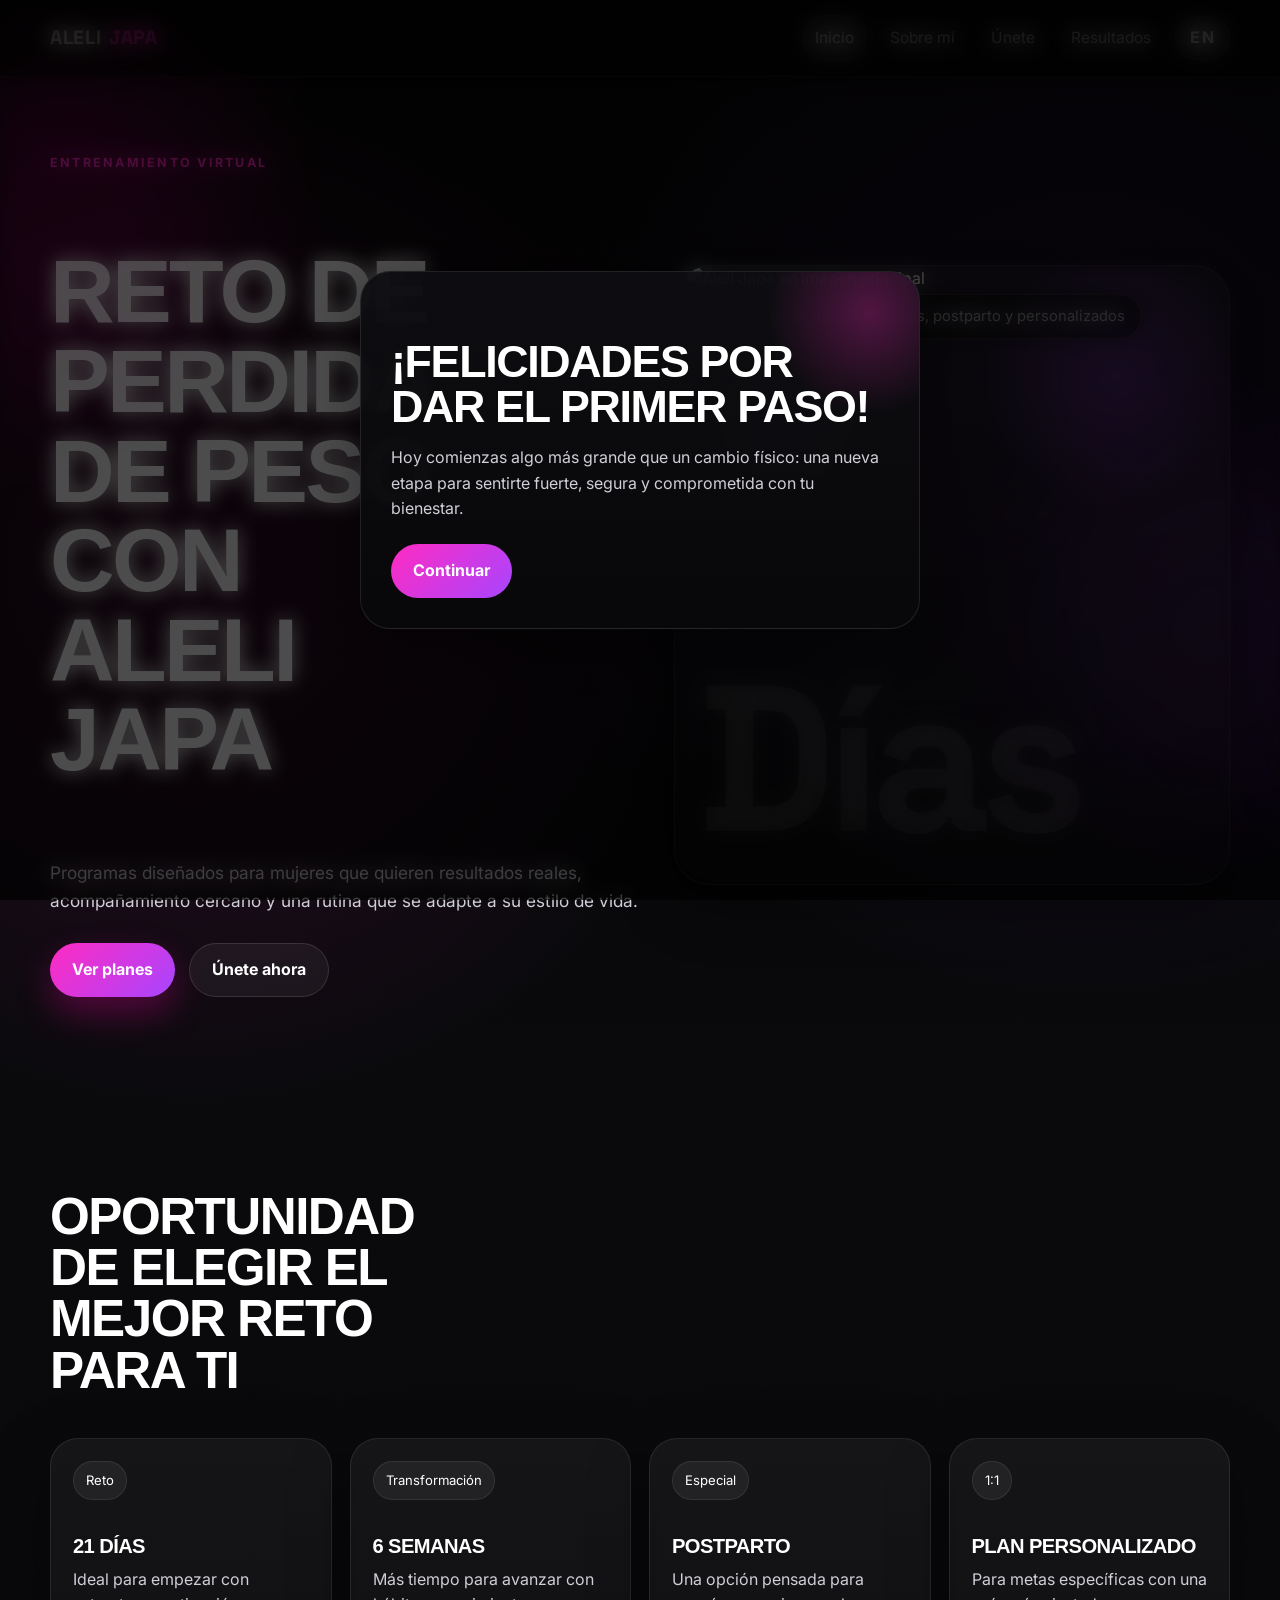
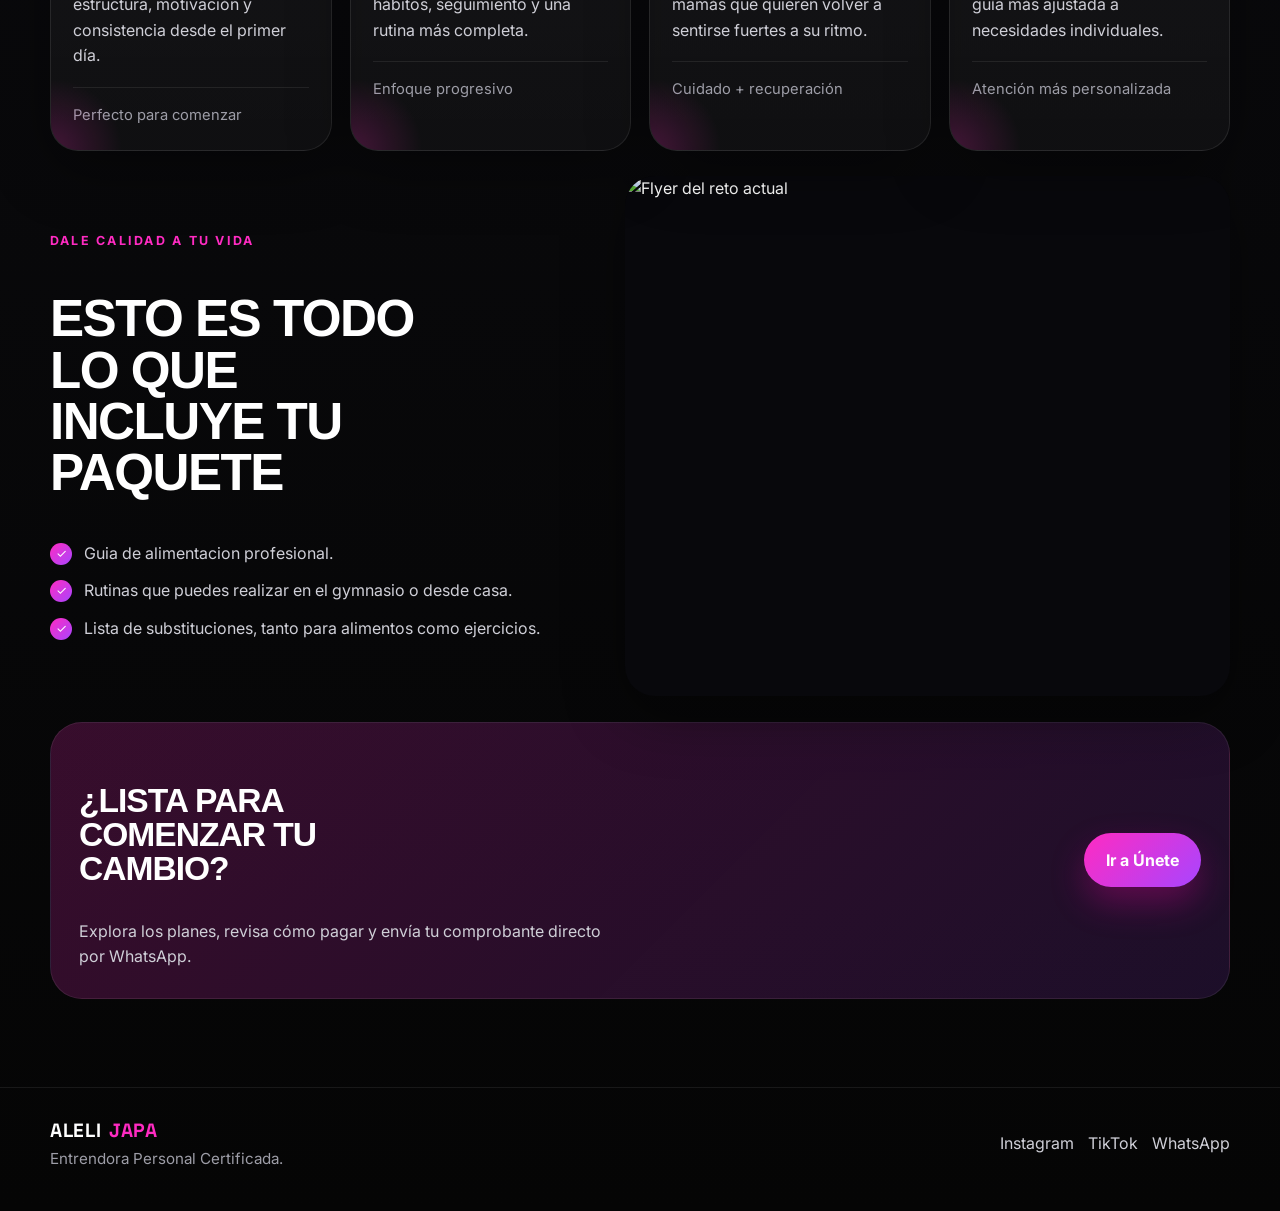
==== index.html @ a4855eb9 "Add files via upload" ====
<!DOCTYPE html>
<html lang="es">
<head>
  <meta charset="UTF-8" />
  <meta name="viewport" content="width=device-width, initial-scale=1.0" />
  <title>Aleli Japa | Programas de entrenamiento</title>
  <meta name="description" content="Programas de entrenamiento online con Aleli Japa. Retos de 21 días, 6 semanas, postparto y plan personalizado." />
  <link rel="preconnect" href="https://fonts.googleapis.com">
  <link rel="preconnect" href="https://fonts.gstatic.com" crossorigin>
  <link href="https://fonts.googleapis.com/css2?family=Inter:wght@400;500;600;700;800&family=Space+Grotesk:wght@500;700&display=swap" rel="stylesheet">
  <link rel="stylesheet" href="styles.css" />
</head>
<body data-page="home">
  <div class="site-shell">
    <div class="popup hidden" id="entryPopup">
      <div class="popup-card">
        <h2 data-i18n="popupTitle">¡Felicidades por dar el primer paso!</h2>
        <p data-i18n="popupText">Hoy comienzas algo más grande que un cambio físico: una nueva etapa para sentirte fuerte, segura y comprometida con tu bienestar.</p>
        <button class="popup-btn" id="popupClose" data-i18n="popupButton">Continuar</button>
      </div>
    </div>

    <div class="mobile-overlay hidden" id="mobileOverlay"></div>

    <header class="site-header">
      <div class="container nav-wrap">
        <a href="index.html" class="logo"><span class="logo-main">ALELI</span><span class="logo-accent">JAPA</span></a>
        <button class="menu-btn" id="menuBtn" aria-label="Abrir menú">☰</button>
        <nav class="nav" id="mainNav">
          <div class="nav-top">
            
            <button class="close-menu" id="closeMenu" aria-label="Cerrar menú">✕</button>
          </div>
          <div class="nav-links">
            <a class="nav-link" data-page="home" href="index.html" data-i18n="navHome">Inicio</a>
            <a class="nav-link" data-page="about" href="about.html" data-i18n="navAbout">Sobre mí</a>
            <a class="nav-link" data-page="join" href="unete.html" data-i18n="navJoin">Únete</a>
            <a class="nav-link" data-page="results" href="resultados.html" data-i18n="navResults">Resultados</a>
          </div>
          <div class="nav-actions">
            <button class="lang-toggle" aria-label="Cambiar idioma">EN</button>
          </div>
        </nav>
      </div>
    </header>

    <main>
      <section class="hero section">
        <div class="container hero-grid">
          <div class="hero-copy">
            <div class="eyebrow" data-i18n="heroEyebrow">Entrenamiento virtual</div>
            <h1 class="hero-title"><span data-i18n="heroTitle1">Reto de perdida de peso con Aleli Japa</span></h1>
            <p class="hero-text" data-i18n="heroText">Programas diseñados para personas que quieren resultados reales, acompañamiento cercano y una rutina que se adapte a su estilo de vida.</p>
            <div class="hero-actions">
              <a class="primary-btn" href="#planes" data-i18n="heroPrimary">Ver planes</a>
              <a class="secondary-btn" href="unete.html" data-i18n="heroSecondary">Únete ahora</a>
            </div>
          </div>
          <div class="hero-art">
            <div class="hero-badge" data-i18n="heroBadge">Planes de 21 días, 6 semanas, postparto y personalizados</div>
            <div class="hero-number">Días</div>
            <img class="hero-model" src="assets/alelijapa3.png" alt="Aleli Japa en imagen principal" />
          </div>
        </div>
      </section>

      <section class="section" id="planes">
        <div class="container">
          <h2 class="section-title" data-i18n="aboutTeaserTitle1">Oportunidad de elegir el mejor reto para ti</h2>
          <div class="plan-grid">
            <article class="plan-card"><span class="plan-tag" data-i18n="plan1Tag">Reto</span><h3 data-i18n="plan1Title">21 días</h3><p data-i18n="plan1Text">Ideal para empezar con estructura, motivación y consistencia desde el primer día.</p><div class="plan-meta" data-i18n="plan1Meta">Perfecto para comenzar</div></article>
            <article class="plan-card"><span class="plan-tag" data-i18n="plan2Tag">Transformación</span><h3 data-i18n="plan2Title">6 semanas</h3><p data-i18n="plan2Text">Más tiempo para avanzar con hábitos, seguimiento y una rutina más completa.</p><div class="plan-meta" data-i18n="plan2Meta">Enfoque progresivo</div></article>
            <article class="plan-card"><span class="plan-tag" data-i18n="plan3Tag">Especial</span><h3 data-i18n="plan3Title">Postparto</h3><p data-i18n="plan3Text">Una opción pensada para mamás que quieren volver a sentirse fuertes a su ritmo.</p><div class="plan-meta" data-i18n="plan3Meta">Cuidado + recuperación</div></article>
            <article class="plan-card"><span class="plan-tag" data-i18n="plan4Tag">1:1</span><h3 data-i18n="plan4Title">Plan personalizado</h3><p data-i18n="plan4Text">Para metas específicas con una guía más ajustada a necesidades individuales.</p><div class="plan-meta" data-i18n="plan4Meta">Atención más personalizada</div></article>
          </div>
        </div>
        <br>
        <div class="container split-grid">
          <div>
            <div class="eyebrow" data-i18n="aboutTeaserEyebrow">Dale calidad a tu vida</div>
            <h2 class="section-title" data-i18n="aboutTeaserTitle">Esto es todo lo que incluye tu paquete</h2>
            <ul class="check-list">
              <li><span class="dot">✓</span><span data-i18n="aboutTeaserBullet1">Guia de alimentacion profesional.</span></li>
              <li><span class="dot">✓</span><span data-i18n="aboutTeaserBullet2">Rutinas que puedes realizar en el gymnasio o desde casa.</span></li>
              <li><span class="dot">✓</span><span data-i18n="aboutTeaserBullet3">Lista de substituciones, tanto para alimentos como ejercicios.</span></li>
            </ul>
            </div>
          <div class="flyer-preview">
            <img src="assets/reto.jpeg" alt="Flyer del reto actual" />
          </div>
        </div>
        <br>
        <div class="container">
          <div class="cta-strip">
            <div>
              <h3 data-i18n="ctaTitle">¿Lista para comenzar tu cambio?</h3>
              <p data-i18n="ctaText">Explora los planes, revisa cómo pagar y envía tu comprobante directo por WhatsApp.</p>
            </div>
            <a class="primary-btn" href="unete.html" data-i18n="ctaButton">Ir a Únete</a>
          </div>
        </div>
      </section>
    </main>

    <footer class="site-footer">
      <div class="container footer-wrap">
        <div>
          <a href="index.html" class="logo"><span class="logo-main">ALELI</span><span class="logo-accent">JAPA</span></a>
          <div class="footer-copy" data-i18n="footerCopy">Entrendora Personal Certificada.</div>
        </div>
        <div class="footer-links">
          <a href="https://www.instagram.com/aleli_japa?igsh=MzVoYW9jbWE4cDA0" target="_blank" rel="noopener">Instagram</a>
          <a href="https://www.tiktok.com/@aleli.japa?_r=1&_t=ZT-954RflXUhQM" target="_blank" rel="noopener">TikTok</a>
          <a href="https://wa.me/18492075776" target="_blank" rel="noopener">WhatsApp</a>
        </div>
      </div>
    </footer>
  </div>
  <script src="script.js"></script>
</body>
</html>
---- styles.css ----
:root {
  --bg: #060606;
  --bg-soft: #111114;
  --panel: rgba(255,255,255,0.06);
  --panel-strong: rgba(255,255,255,0.1);
  --border: rgba(255,255,255,0.12);
  --text: #ffffff;
  --muted: #cfcfd7;
  --muted-2: #9d9da7;
  --pink: #ff2bc2;
  --pink-strong: #ff00ae;
  --pink-soft: rgba(255, 43, 194, 0.16);
  --purple: #a845ff;
  --shadow: 0 18px 60px rgba(0,0,0,0.38);
  --radius-lg: 28px;
  --radius-md: 20px;
  --radius-sm: 14px;
  --container: min(1180px, calc(100% - 32px));
}

* { box-sizing: border-box; }
html { scroll-behavior: smooth; }
body {
  margin: 0;
  font-family: 'Inter', system-ui, -apple-system, BlinkMacSystemFont, 'Segoe UI', sans-serif;
  background:
    radial-gradient(circle at 15% 20%, rgba(255, 43, 194, 0.15), transparent 22%),
    radial-gradient(circle at 85% 15%, rgba(168, 69, 255, 0.14), transparent 22%),
    linear-gradient(180deg, #070707 0%, #0a0a0d 45%, #050505 100%);
  color: var(--text);
  min-height: 100vh;
  line-height: 1.6;
}
body.menu-open,
body.popup-open { overflow: hidden; }
a { color: inherit; text-decoration: none; }
img { max-width: 100%; display: block; }
button { font: inherit; }
.container { width: var(--container); margin: 0 auto; }
.section { padding: 88px 0; position: relative; }
.eyebrow {
  color: var(--pink);
  text-transform: uppercase;
  letter-spacing: .18em;
  font-size: .78rem;
  font-weight: 700;
  margin-bottom: 12px;
}
.section-title, .hero-title, h1, h2, h3 {
  font-family: Arial, Helvetica, sans-serif;
  font-weight: 600;
  line-height: 1.0;
  letter-spacing: -0.03em;
  text-transform: uppercase;
}
.section-title {
  font-size: clamp(2rem, 4vw, 3.5rem);
  max-width: 14ch;
}
.section-copy {
  color: var(--muted);
  font-size: 1.04rem;
  max-width: 62ch;
  margin-top: 16px;
}
.site-shell {
  position: relative;
  isolation: isolate;
  overflow: clip;
}
.site-shell::before,
.site-shell::after {
  content: '';
  position: fixed;
  inset: auto;
  width: 360px;
  height: 360px;
  border-radius: 50%;
  filter: blur(70px);
  z-index: -1;
  opacity: .55;
  pointer-events: none;
}
.site-shell::before {
  background: rgba(255, 0, 174, .25);
  top: 5%;
  left: -120px;
}
.site-shell::after {
  background: rgba(168, 69, 255, .22);
  right: -120px;
  bottom: 10%;
}

.site-header {
  position: sticky;
  top: 0;
  z-index: 80;
  backdrop-filter: blur(16px);
  background: rgba(6, 6, 7, 0.68);
  border-bottom: 1px solid rgba(255,255,255,0.07);
}
.nav-wrap {
  min-height: 76px;
  display: flex;
  align-items: center;
  justify-content: space-between;
  gap: 18px;
}
.logo {
  display: inline-flex;
  align-items: baseline;
  gap: 8px;
  font-family: 'Space Grotesk', sans-serif;
  font-weight: 700;
  letter-spacing: .04em;
}
.logo-main { font-size: 1.2rem; }
.logo-accent { color: var(--pink); font-size: 1.2rem; }
.nav {
  display: flex;
  align-items: center;
  gap: 10px;
}
.nav-links {
  display: flex;
  align-items: center;
  gap: 8px;
}
.nav-link {
  color: var(--muted);
  padding: 12px 14px;
  border-radius: 999px;
  transition: .25s ease;
  font-size: .97rem;
}
.nav-link:hover,
.nav-link.active {
  color: #fff;
  background: rgba(255,255,255,0.06);
}
.nav-actions {
  display: flex;
  align-items: center;
  gap: 10px;
}
.lang-toggle,
.menu-btn,
.close-menu,
.primary-btn,
.secondary-btn,
.popup-btn,
.icon-link,
.filter-chip {
  border: 0;
  cursor: pointer;
  transition: transform .25s ease, box-shadow .25s ease, background .25s ease, color .25s ease, border-color .25s ease;
}
.lang-toggle,
.menu-btn,
.close-menu {
  color: #fff;
  background: rgba(255,255,255,.06);
  border: 1px solid rgba(255,255,255,.08);
}
.lang-toggle {
  height: 44px;
  padding: 0 14px;
  border-radius: 999px;
  font-weight: 700;
  letter-spacing: .08em;
}
.menu-btn {
  width: 44px;
  height: 44px;
  border-radius: 14px;
  display: none;
  align-items: center;
  justify-content: center;
  font-size: 1.3rem;
}
.close-menu {
  width: 44px;
  height: 44px;
  border-radius: 14px;
  display: none;
  align-items: center;
  justify-content: center;
  font-size: 1.2rem;
}
.primary-btn,
.secondary-btn,
.popup-btn {
  display: inline-flex;
  align-items: center;
  justify-content: center;
  gap: 10px;
  min-height: 54px;
  padding: 0 22px;
  border-radius: 999px;
  font-weight: 700;
}
.primary-btn {
  background: linear-gradient(135deg, var(--pink) 0%, var(--purple) 100%);
  color: #fff;
  box-shadow: 0 16px 35px rgba(255, 0, 174, 0.28);
}
.primary-btn:hover,
.secondary-btn:hover,
.popup-btn:hover,
.icon-link:hover,
.filter-chip:hover {
  transform: translateY(-2px);
}
.secondary-btn {
  background: rgba(255,255,255,0.05);
  border: 1px solid rgba(255,255,255,0.12);
  color: #fff;
}
.hero {
  padding: 40px 0 28px;
}
.hero-grid {
  display: grid;
  grid-template-columns: 1.03fr .97fr;
  align-items: center;
  gap: 34px;
}
.hero-copy {
  padding: 36px 0;
}
.hero-title {
  font-size: clamp(2.8rem, 7vw, 5.6rem);
  max-width: 9ch;
}
.hero-title span { color: var(--white); }
.hero-text {
  color: var(--muted);
  font-size: 1.08rem;
  max-width: 58ch;
  margin: 22px 0 28px;
}
.hero-actions,
.inline-actions {
  display: flex;
  flex-wrap: wrap;
  gap: 14px;
}
.stat-grid {
  display: grid;
  grid-template-columns: repeat(3, minmax(0, 1fr));
  gap: 14px;
  margin-top: 28px;
}
.stat-card {
  padding: 18px;
  border-radius: var(--radius-md);
  background: rgba(255,255,255,0.04);
  border: 1px solid rgba(255,255,255,0.08);
}
.stat-value {
  font-family: 'Space Grotesk', sans-serif;
  font-size: 1.8rem;
  color: #fff;
  font-weight: 700;
}
.stat-label {
  margin-top: 6px;
  color: var(--muted-2);
  font-size: .93rem;
}
.hero-art {
  position: relative;
  min-height: 620px;
  border-radius: 36px;
  overflow: hidden;
  background: linear-gradient(180deg, rgba(255,255,255,.04), rgba(255,255,255,.02));
  border: 1px solid rgba(255,255,255,.08);
  box-shadow: var(--shadow);
}
.hero-art::before {
  content: '';
  position: absolute;
  inset: 0;
  background:
    radial-gradient(circle at 20% 25%, rgba(255, 43, 194, 0.22), transparent 22%),
    radial-gradient(circle at 80% 18%, rgba(168, 69, 255, 0.18), transparent 20%),
    linear-gradient(180deg, rgba(0,0,0,.08), rgba(0,0,0,.22));
}
.hero-number {
  position: absolute;
  left: 4%;
  bottom: 5%;
  font-family: 'Space Grotesk', sans-serif;
  font-size: clamp(7rem, 18vw, 13rem);
  line-height: .9;
  color: rgba(255,255,255,.08);
  font-weight: 700;
  letter-spacing: -.05em;
}
.hero-model {
  position: absolute;
  right: -2%;
  bottom: 0;
  width: min(100%, 720px);
  height: 100%;
  object-fit: contain;
  object-position: center bottom;
  mix-blend-mode: screen;
}
.hero-badge {
  position: absolute;
  left: 28px;
  top: 28px;
  padding: 10px 16px;
  border-radius: 999px;
  background: rgba(0,0,0,.45);
  border: 1px solid rgba(255,255,255,.12);
  color: #fff;
  font-size: .92rem;
}
.hero-card {
  position: absolute;
  right: 26px;
  bottom: 26px;
  max-width: 290px;
  padding: 20px;
  background: rgba(9,9,11,.76);
  border: 1px solid rgba(255,255,255,.1);
  backdrop-filter: blur(14px);
  border-radius: 22px;
}
.hero-card h3 { font-size: 1.15rem; margin-bottom: 10px; }
.hero-card p { margin: 0; color: var(--muted); font-size: .95rem; }

.cards-grid {
  display: grid;
  grid-template-columns: repeat(4, minmax(0, 1fr));
  gap: 18px;
  margin-top: 34px;
}
.info-card,
.plan-card,
.review-card,
.bio-card,
.gallery-card,
.payment-card,
.contact-card,
.flyer-card {
  background: linear-gradient(180deg, rgba(255,255,255,.05), rgba(255,255,255,.03));
  border: 1px solid rgba(255,255,255,.09);
  border-radius: var(--radius-lg);
  padding: 22px;
  box-shadow: var(--shadow);
}
.info-card h3,
.plan-card h3,
.review-card h3,
.bio-card h3,
.payment-card h3,
.contact-card h3,
.flyer-card h3 { font-size: 1.26rem; margin-bottom: 10px; }
.info-card p,
.plan-card p,
.review-card p,
.bio-card p,
.payment-card p,
.contact-card p,
.flyer-card p,
.gallery-caption { color: var(--muted); margin: 0; }
.card-icon {
  width: 48px;
  height: 48px;
  display: grid;
  place-items: center;
  border-radius: 16px;
  background: linear-gradient(135deg, rgba(255, 43, 194, .22), rgba(168, 69, 255, .22));
  border: 1px solid rgba(255,255,255,.1);
  font-size: 1.15rem;
  margin-bottom: 16px;
}

.split-grid {
  display: grid;
  grid-template-columns: .95fr 1.05fr;
  gap: 28px;
  align-items: center;
}
.image-stack {
  position: relative;
  min-height: 620px;
}
.image-stack .main-photo,
.image-stack .accent-photo,
.image-stack .mini-photo,
.about-before,
.about-portrait,
.about-secondary,
.join-visual img,
.results-feature img,
.flyer-preview img {
  border-radius: 30px;
  object-fit: cover;
  box-shadow: var(--shadow);
}
.image-stack .main-photo {
  width: 72%;
  height: 560px;
  margin-left: auto;
}
.image-stack .accent-photo {
  position: absolute;
  left: 0;
  bottom: 0;
  width: 48%;
  height: 270px;
}
.image-stack .mini-photo {
  position: absolute;
  left: 18%;
  top: 0;
  width: 34%;
  height: 220px;
}
.glass-note {
  margin-top: 20px;
  padding: 18px 20px;
  border-radius: 20px;
  background: rgba(255,255,255,.04);
  border: 1px solid rgba(255,255,255,.08);
  color: var(--muted);
}
.check-list {
  display: grid;
  gap: 12px;
  margin: 26px 0 0;
  padding: 0;
  list-style: none;
}
.check-list li {
  display: flex;
  align-items: flex-start;
  gap: 12px;
  color: var(--muted);
}
.check-list .dot {
  width: 22px;
  height: 22px;
  border-radius: 50%;
  flex: 0 0 auto;
  margin-top: 2px;
  display: grid;
  place-items: center;
  color: #fff;
  background: linear-gradient(135deg, var(--pink), var(--purple));
  font-size: .78rem;
}

.flyer-grid {
  display: grid;
  grid-template-columns: 1.05fr .95fr;
  gap: 26px;
  align-items: stretch;
}
.flyer-list {
  display: grid;
  grid-template-columns: repeat(2, minmax(0, 1fr));
  gap: 18px;
  margin-top: 24px;
}
.flyer-card.placeholder {
  border-style: dashed;
  background: rgba(255,255,255,.02);
}
.flyer-preview {
  display: flex;
  flex-direction: column;
  gap: 16px;
  justify-content: center;
}
.flyer-preview img {
  width: 100%;
  min-height: 520px;
  background: #08080c;
}
.small-note {
  color: var(--muted-2);
  font-size: .92rem;
}

.plan-grid {
  display: grid;
  grid-template-columns: repeat(4, minmax(0, 1fr));
  gap: 18px;
  margin-top: 30px;
}
.plan-card {
  position: relative;
  overflow: hidden;
}
.plan-card::before {
  content: '';
  position: absolute;
  inset: auto auto -70px -70px;
  width: 140px;
  height: 140px;
  background: radial-gradient(circle, rgba(255,43,194,.22), transparent 72%);
}
.plan-card .plan-tag {
  display: inline-flex;
  padding: 8px 12px;
  border-radius: 999px;
  background: rgba(255,255,255,.06);
  border: 1px solid rgba(255,255,255,.08);
  color: #fff;
  font-size: .82rem;
  margin-bottom: 16px;
}
.plan-meta {
  margin: 18px 0 0;
  padding-top: 16px;
  border-top: 1px solid rgba(255,255,255,.08);
  color: var(--muted-2);
  font-size: .92rem;
}

.about-layout {
  display: grid;
  grid-template-columns: .92fr 1.08fr;
  gap: 28px;
  align-items: stretch;
}
.about-visuals {
  position: relative;
  min-height: 720px;
}
.about-portrait {
  position: absolute;
  top: 0;
  right: 0;
  width: 68%;
  height: 520px;
}
.about-secondary {
  position: absolute;
  left: 0;
  bottom: 135px;
  width: 44%;
  height: 280px;
}
.about-before {
  position: absolute;
  right: 20px;
  bottom: 0;
  width: 54%;
  height: 260px;
}
.about-content .bio-card { margin-top: 22px; }
.quote-block {
  margin-top: 22px;
  padding: 24px;
  border-radius: 26px;
  background: linear-gradient(180deg, rgba(255,43,194,.12), rgba(255,255,255,.03));
  border: 1px solid rgba(255,255,255,.08);
}
.quote-block p { margin: 0; font-size: 1.06rem; color: #fff; }
.quote-block span { display: block; margin-top: 10px; color: var(--muted); }

.join-layout {
  display: grid;
  grid-template-columns: 1fr 1fr;
  gap: 26px;
}
.payment-card .bank-info {
  display: grid;
  gap: 10px;
  margin-top: 20px;
}
.bank-row {
  display: flex;
  justify-content: space-between;
  gap: 18px;
  padding: 12px 14px;
  border-radius: 16px;
  background: rgba(255,255,255,.03);
  border: 1px solid rgba(255,255,255,.06);
}
.bank-label { color: var(--muted-2); }
.bank-value { color: #fff; text-align: right; word-break: break-word; }
.price-box {
  margin-top: 20px;
  padding: 18px;
  border-radius: 22px;
  background: rgba(255,43,194,.08);
  border: 1px solid rgba(255,255,255,.1);
}
.price-box strong {
  display: block;
  font-family: 'Space Grotesk', sans-serif;
  font-size: 1.25rem;
  margin-bottom: 8px;
}
.notice {
  margin-top: 18px;
  padding: 14px 16px;
  border-radius: 16px;
  background: rgba(255,255,255,.04);
  border-left: 3px solid var(--pink);
  color: var(--muted);
}
.steps {
  display: grid;
  gap: 14px;
  margin-top: 24px;
}
.step {
  display: grid;
  grid-template-columns: 44px 1fr;
  gap: 16px;
  align-items: start;
}
.step-num {
  width: 44px;
  height: 44px;
  border-radius: 14px;
  background: linear-gradient(135deg, var(--pink), var(--purple));
  display: grid;
  place-items: center;
  color: #fff;
  font-weight: 700;
}
.step h4 { margin: 0 0 6px; font-size: 1rem; }
.step p { margin: 0; color: var(--muted); }
.icon-row {
  display: flex;
  gap: 12px;
  flex-wrap: wrap;
  margin-top: 20px;
}
.icon-link {
  width: 52px;
  height: 52px;
  border-radius: 16px;
  display: grid;
  place-items: center;
  background: rgba(255,255,255,.05);
  border: 1px solid rgba(255,255,255,.08);
  color: #fff;
}
.icon-link svg { width: 20px; height: 20px; }
.join-visual {
  position: relative;
  border-radius: 34px;
  overflow: hidden;
  min-height: 720px;
  background: linear-gradient(180deg, rgba(255,255,255,.05), rgba(255,255,255,.03));
  border: 1px solid rgba(255,255,255,.08);
}
.join-visual img {
  position: absolute;
  inset: 0;
  width: 100%;
  height: 100%;
  object-fit: cover;
  object-position: top center;
}
.join-visual::after {
  content: '';
  position: absolute;
  inset: 0;
  background: linear-gradient(180deg, rgba(0,0,0,.15), rgba(0,0,0,.5));
}
.join-overlay {
  position: absolute;
  left: 24px;
  right: 24px;
  bottom: 24px;
  z-index: 2;
  padding: 20px;
  border-radius: 24px;
  background: rgba(9,9,11,.68);
  border: 1px solid rgba(255,255,255,.1);
  backdrop-filter: blur(12px);
}
.join-overlay h3 { font-size: 1.15rem; margin-bottom: 8px; }
.join-overlay p { margin: 0; color: var(--muted); }

.results-hero {
  display: grid;
  grid-template-columns: .85fr 1.15fr;
  gap: 26px;
  align-items: center;
}
.results-feature {
  border-radius: 34px;
  overflow: hidden;
  position: relative;
  border: 1px solid rgba(255,255,255,.08);
  min-height: 620px;
  background: rgba(255,255,255,.04);
}
.results-feature img {
  position: absolute;
  inset: 0;
  width: 100%;
  height: 100%;
  object-position: center top;
}
.results-copy {
  padding: 14px 0;
}
.filter-row {
  display: flex;
  gap: 12px;
  flex-wrap: wrap;
  margin: 24px 0 0;
}
.filter-chip {
  background: rgba(255,255,255,.04);
  border: 1px solid rgba(255,255,255,.08);
  color: #fff;
  border-radius: 999px;
  padding: 10px 16px;
}
.filter-chip.active {
  background: linear-gradient(135deg, var(--pink), var(--purple));
  border-color: transparent;
}
.results-grid {
  display: grid;
  grid-template-columns: repeat(2, minmax(0, 1fr));
  gap: 18px;
  margin-top: 28px;
}
.gallery-card { padding: 12px; overflow: hidden; }
.gallery-card img {
  width: 100%;
  aspect-ratio: 1 / 1;
  object-fit: cover;
  border-radius: 22px;
  cursor: pointer;
}
.gallery-info { padding: 14px 8px 8px; }
.gallery-title { font-weight: 700; margin-bottom: 6px; }
.review-grid {
  display: grid;
  grid-template-columns: repeat(3, minmax(0, 1fr));
  gap: 18px;
  margin-top: 26px;
}
.review-card { min-height: 100%; }
.review-card strong { display: block; margin-top: 18px; }

.cta-strip {
  padding: 28px;
  border-radius: 32px;
  background: linear-gradient(135deg, rgba(255,43,194,.2), rgba(168,69,255,.14));
  border: 1px solid rgba(255,255,255,.08);
  display: flex;
  align-items: center;
  justify-content: space-between;
  gap: 18px;
  flex-wrap: wrap;
}
.cta-strip h3 { font-size: clamp(1.5rem, 3vw, 2.1rem); max-width: 14ch; }
.cta-strip p { margin: 8px 0 0; color: var(--muted); max-width: 55ch; }

.site-footer {
  padding: 28px 0 40px;
  border-top: 1px solid rgba(255,255,255,.08);
}
.footer-wrap {
  display: flex;
  justify-content: space-between;
  gap: 20px;
  flex-wrap: wrap;
  align-items: center;
}
.footer-copy {
  color: var(--muted-2);
  font-size: .95rem;
}
.footer-links {
  display: flex;
  gap: 14px;
  flex-wrap: wrap;
  color: var(--muted);
}

.popup {
  position: fixed;
  inset: 0;
  z-index: 120;
  display: grid;
  place-items: center;
  padding: 18px;
  background: rgba(0,0,0,.7);
  backdrop-filter: blur(10px);
}
.popup.hidden,
.lightbox.hidden,
.mobile-overlay.hidden { display: none; }
.popup-card {
  width: min(560px, 100%);
  padding: 30px;
  border-radius: 30px;
  border: 1px solid rgba(255,255,255,.1);
  background: linear-gradient(180deg, rgba(14,14,18,.95), rgba(8,8,10,.97));
  box-shadow: var(--shadow);
  position: relative;
  overflow: hidden;
}
.popup-card::before {
  content: '';
  position: absolute;
  width: 200px;
  height: 200px;
  border-radius: 50%;
  background: radial-gradient(circle, rgba(255,43,194,.28), transparent 72%);
  right: -50px;
  top: -60px;
}
.popup-card h2 {
  font-size: clamp(1.8rem, 5vw, 2.8rem);
  margin-bottom: 12px;
  position: relative;
}
.popup-card p {
  position: relative;
  color: var(--muted);
  margin-bottom: 22px;
}
.popup-btn {
  background: linear-gradient(135deg, var(--pink), var(--purple));
  color: #fff;
}

.mobile-overlay {
  position: fixed;
  inset: 0;
  z-index: 90;
  background: rgba(0,0,0,.55);
  backdrop-filter: blur(4px);
}

.lightbox {
  position: fixed;
  inset: 0;
  z-index: 140;
  background: rgba(0,0,0,.86);
  padding: 20px;
  display: grid;
  place-items: center;
}
.lightbox-content {
  position: relative;
  width: min(960px, 100%);
}
.lightbox-image {
  width: 100%;
  max-height: 82vh;
  object-fit: contain;
  border-radius: 24px;
  background: #111;
}
.lightbox-caption {
  margin-top: 14px;
  color: var(--muted);
  text-align: center;
}
.lightbox-close {
  position: absolute;
  top: -12px;
  right: -12px;
  width: 42px;
  height: 42px;
  border-radius: 50%;
  border: 1px solid rgba(255,255,255,.14);
  background: rgba(10,10,12,.85);
  color: #fff;
  cursor: pointer;
}

@media (max-width: 1080px) {
  .hero-grid,
  .split-grid,
  .flyer-grid,
  .about-layout,
  .join-layout,
  .results-hero {
    grid-template-columns: 1fr;
  }
  .plan-grid,
  .cards-grid,
  .review-grid { grid-template-columns: repeat(2, minmax(0, 1fr)); }
  .hero-art,
  .join-visual,
  .results-feature,
  .image-stack,
  .about-visuals { min-height: 540px; }
}

@media (max-width: 860px) {
  .menu-btn,
  .close-menu { display: inline-flex; }
  .nav {
    position: fixed;
    top: 0;
    right: 0;
    height: 100vh;
    width: min(360px, 86vw);
    padding: 22px;
    background: rgba(10,10,12,.98);
    border-left: 1px solid rgba(255,255,255,.08);
    box-shadow: var(--shadow);
    flex-direction: column;
    align-items: stretch;
    transform: translateX(100%);
    transition: transform .3s ease;
  }
  body.menu-open .nav { transform: translateX(0); }
  .nav-links,
  .nav-actions {
    flex-direction: column;
    align-items: stretch;
  }
  .nav-link,
  .lang-toggle { width: 100%; text-align: center; }
  .nav-top {
    display: flex;
    justify-content: space-between;
    align-items: center;
    margin-bottom: 12px;
  }
  .hero { padding-top: 20px; }
  .hero-art { min-height: 500px; }
}

@media (max-width: 680px) {
  .section { padding: 72px 0; }
  .cards-grid,
  .plan-grid,
  .flyer-list,
  .results-grid,
  .review-grid,
  .stat-grid { grid-template-columns: 1fr; }
  .hero-art,
  .join-visual,
  .results-feature,
  .image-stack,
  .about-visuals { min-height: 430px; }
  .hero-art { min-height: 460px; }
  .hero-card,
  .hero-badge { left: 18px; right: 18px; }
  .hero-card { max-width: none; }
  .hero-model {
    width: 104%;
    right: -4%;
  }
  .image-stack .main-photo,
  .about-portrait {
    width: 100%;
    height: 420px;
    position: relative;
  }
  .image-stack .accent-photo,
  .image-stack .mini-photo,
  .about-secondary,
  .about-before {
    position: relative;
    width: 100%;
    height: 240px;
    left: auto;
    right: auto;
    top: auto;
    bottom: auto;
    margin-top: 16px;
  }
  .about-visuals,
  .image-stack { min-height: unset; }
  .popup-card { padding: 24px; }
  .cta-strip { padding: 22px; }
  .bank-row { flex-direction: column; }
  .bank-value { text-align: left; }
}
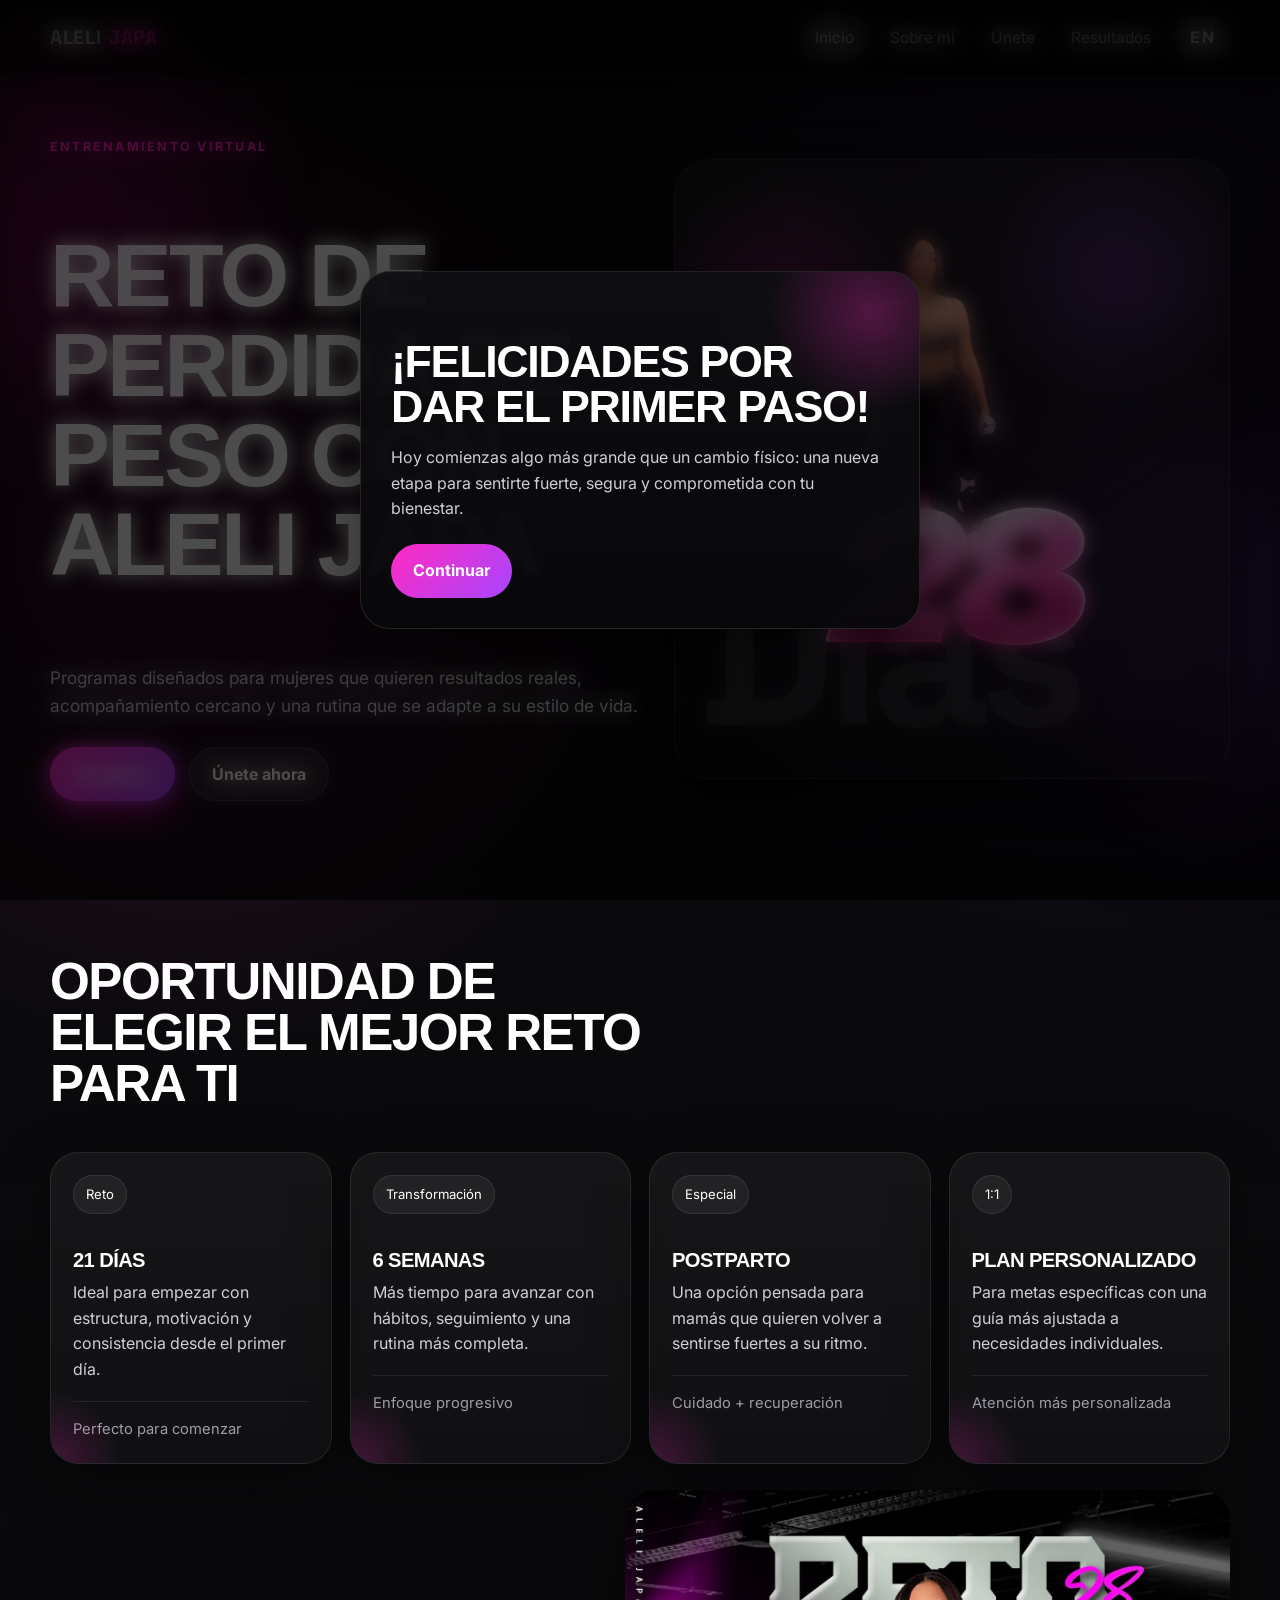
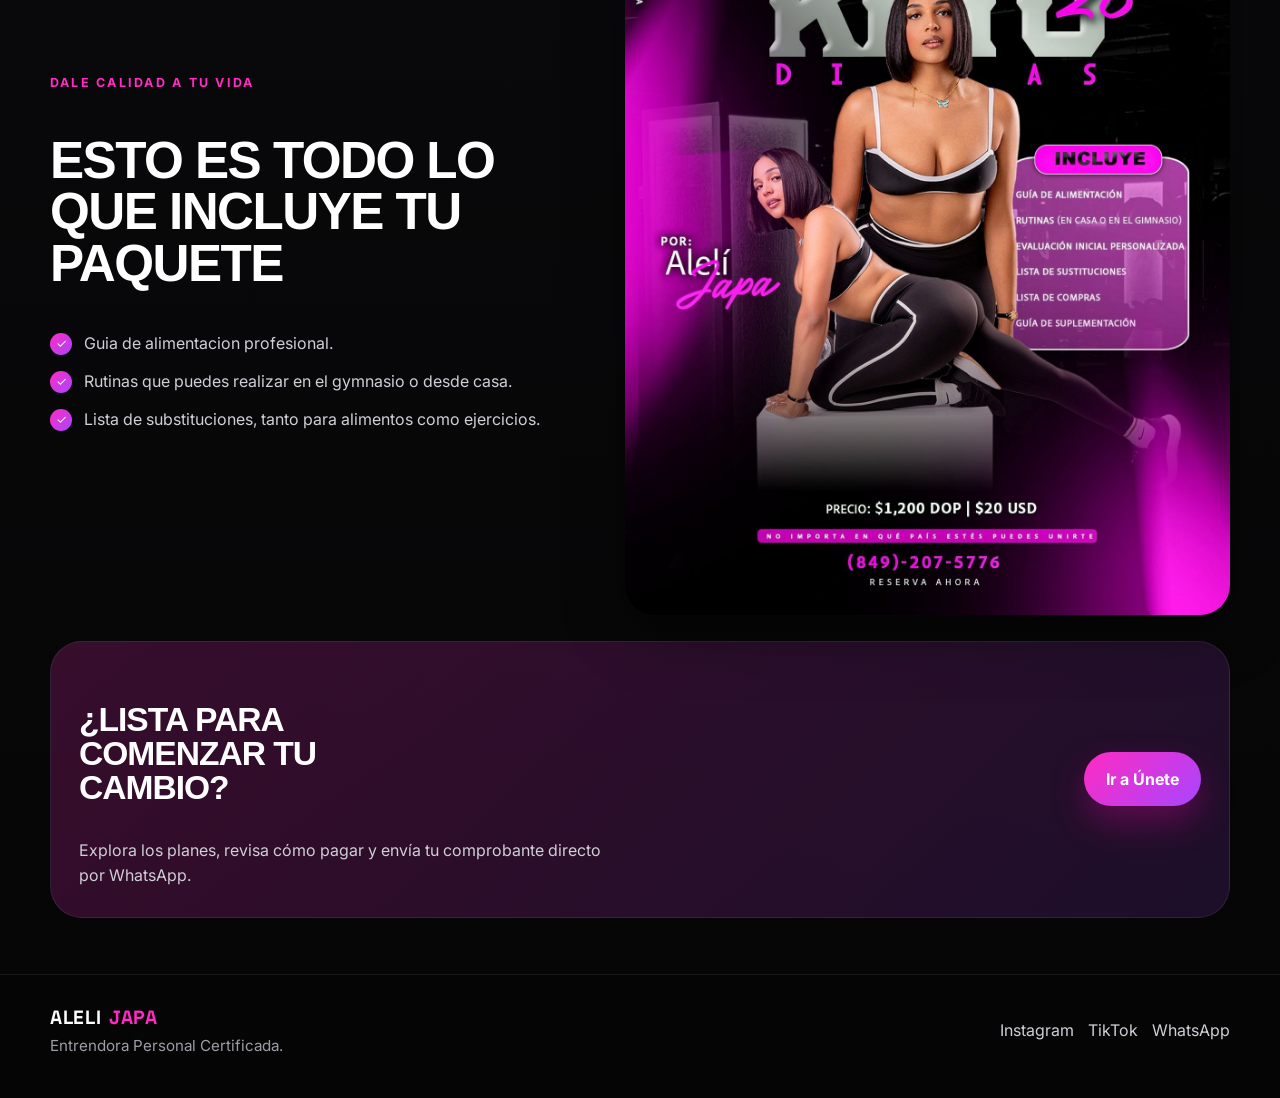
==== commit 1b60e099: "Add files via upload" ====
--- a/index.html
+++ b/index.html
@@ -57,7 +57,6 @@
             </div>
           </div>
           <div class="hero-art">
-            <div class="hero-badge" data-i18n="heroBadge">Planes de 21 días, 6 semanas, postparto y personalizados</div>
             <div class="hero-number">Días</div>
             <img class="hero-model" src="assets/alelijapa3.png" alt="Aleli Japa en imagen principal" />
           </div>
--- a/styles.css
+++ b/styles.css
@@ -31,20 +31,21 @@
   min-height: 100vh;
   line-height: 1.6;
 }
+
 body.menu-open,
 body.popup-open { overflow: hidden; }
 a { color: inherit; text-decoration: none; }
 img { max-width: 100%; display: block; }
 button { font: inherit; }
 .container { width: var(--container); margin: 0 auto; }
-.section { padding: 88px 0; position: relative; }
+.section { padding: 56px 0; position: relative; }
 .eyebrow {
   color: var(--pink);
   text-transform: uppercase;
   letter-spacing: .18em;
   font-size: .78rem;
   font-weight: 700;
-  margin-bottom: 12px;
+  margin-bottom: 10px;
 }
 .section-title, .hero-title, h1, h2, h3 {
   font-family: Arial, Helvetica, sans-serif;
@@ -55,7 +56,8 @@
 }
 .section-title {
   font-size: clamp(2rem, 4vw, 3.5rem);
-  max-width: 14ch;
+  max-width: 22ch;
+  text-align: left;
 }
 .section-copy {
   color: var(--muted);
@@ -218,7 +220,7 @@
   color: #fff;
 }
 .hero {
-  padding: 40px 0 28px;
+  padding: 24px 0 20px;
 }
 .hero-grid {
   display: grid;
@@ -231,7 +233,8 @@
 }
 .hero-title {
   font-size: clamp(2.8rem, 7vw, 5.6rem);
-  max-width: 9ch;
+  max-width: 11ch;
+  text-align: left;
 }
 .hero-title span { color: var(--white); }
 .hero-text {
@@ -568,8 +571,9 @@
 
 .join-layout {
   display: grid;
-  grid-template-columns: 1fr 1fr;
+  grid-template-columns: 1.15fr 0.85fr;
   gap: 26px;
+  align-items: start;
 }
 .payment-card .bank-info {
   display: grid;
@@ -652,7 +656,7 @@
   position: relative;
   border-radius: 34px;
   overflow: hidden;
-  min-height: 720px;
+  min-height: 700px;
   background: linear-gradient(180deg, rgba(255,255,255,.05), rgba(255,255,255,.03));
   border: 1px solid rgba(255,255,255,.08);
 }
@@ -662,7 +666,8 @@
   width: 100%;
   height: 100%;
   object-fit: cover;
-  object-position: top center;
+  object-position: center top;
+  
 }
 .join-visual::after {
   content: '';
@@ -838,7 +843,7 @@
 .mobile-overlay {
   position: fixed;
   inset: 0;
-  z-index: 90;
+  z-index: 100;
   background: rgba(0,0,0,.55);
   backdrop-filter: blur(4px);
 }
@@ -903,36 +908,117 @@
 @media (max-width: 860px) {
   .menu-btn,
   .close-menu { display: inline-flex; }
+
+  .site-header {
+    background: rgba(8, 8, 10, 0.98);
+    backdrop-filter: none;
+    -webkit-backdrop-filter: none;
+  }
+
   .nav {
     position: fixed;
     top: 0;
     right: 0;
+    z-index: 9999;
     height: 100vh;
-    width: min(360px, 86vw);
-    padding: 22px;
-    background: rgba(10,10,12,.98);
-    border-left: 1px solid rgba(255,255,255,.08);
-    box-shadow: var(--shadow);
+    width: min(360px, 88vw);
+    padding: 20px 18px 28px;
+    background: linear-gradient(180deg, #18181d 0%, #0c0c10 100%);
+    border-left: 1px solid rgba(255,255,255,.14);
+    box-shadow: -16px 0 42px rgba(0,0,0,.55);
     flex-direction: column;
     align-items: stretch;
-    transform: translateX(100%);
-    transition: transform .3s ease;
-  }
-  body.menu-open .nav { transform: translateX(0); }
+    gap: 16px;
+    transform: translateX(102%);
+    transition: transform .28s ease;
+    opacity: 1;
+    pointer-events: auto;
+    filter: none !important;
+    backdrop-filter: none !important;
+    -webkit-backdrop-filter: none !important;
+  }
+
+  body.menu-open .nav {
+    transform: translateX(0);
+  }
+
+  .nav-top,
+  .nav-mobile-brand {
+    display: flex;
+  }
+
+  .nav-top {
+    justify-content: space-between;
+    align-items: center;
+    margin-bottom: 6px;
+    position: relative;
+    z-index: 10001;
+  }
+
+  .nav-mobile-brand {
+    font-size: 1.1rem;
+    font-weight: 600;
+    color: #fff;
+  }
+
   .nav-links,
   .nav-actions {
+    position: relative;
+    z-index: 10001;
+    display: flex;
     flex-direction: column;
     align-items: stretch;
   }
+
   .nav-link,
-  .lang-toggle { width: 100%; text-align: center; }
-  .nav-top {
+  .lang-toggle {
+    width: 100%;
+    text-align: center;
+  }
+
+  .nav-link {
     display: flex;
-    justify-content: space-between;
+    justify-content: center;
     align-items: center;
-    margin-bottom: 12px;
-  }
-  .hero { padding-top: 20px; }
+    position: relative;
+    z-index: 10002;
+    pointer-events: auto;
+    background: rgba(255,255,255,.16);
+    color: #ffffff;
+    border: 1px solid rgba(255,255,255,.18);
+    padding: 15px 16px;
+    font-weight: 700;
+    letter-spacing: .01em;
+    box-shadow: inset 0 1px 0 rgba(255,255,255,.06);
+    -webkit-tap-highlight-color: transparent;
+    touch-action: manipulation;
+  }
+
+  .nav-link:hover,
+  .nav-link:focus,
+  .nav-link:active,
+  .nav-link.active {
+    color: #ffffff;
+    background: linear-gradient(135deg, rgba(255,61,191,.30), rgba(177,108,255,.24));
+    border-color: rgba(255,255,255,.24);
+  }
+
+  .nav-actions {
+    margin-top: auto;
+  }
+
+  .lang-toggle {
+    background: rgba(255,255,255,.14);
+    color: #fff;
+    border: 1px solid rgba(255,255,255,.16);
+  }
+
+  .mobile-overlay {
+    z-index: 9990;
+    background: rgba(0,0,0,.68);
+  }
+
+  .hero { padding-top: 18px; }
   .hero-art { min-height: 500px; }
 }
 
